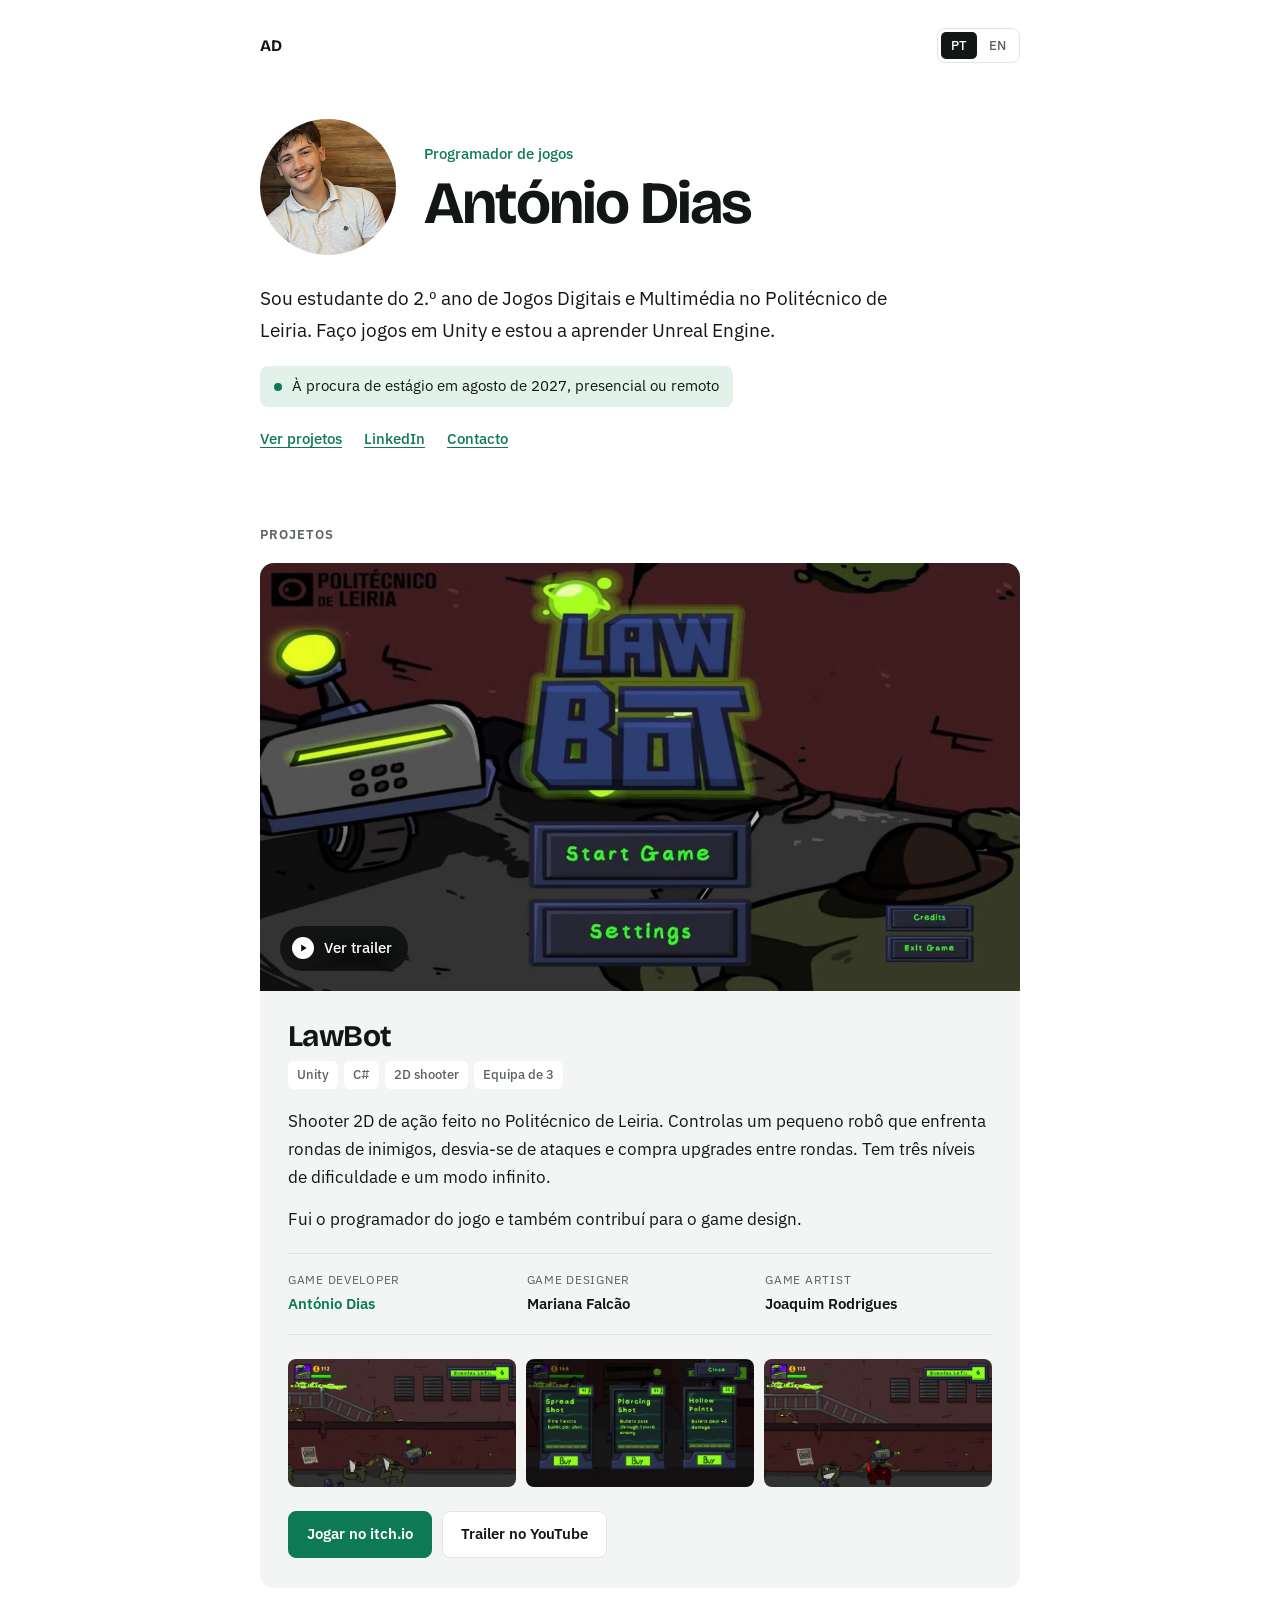
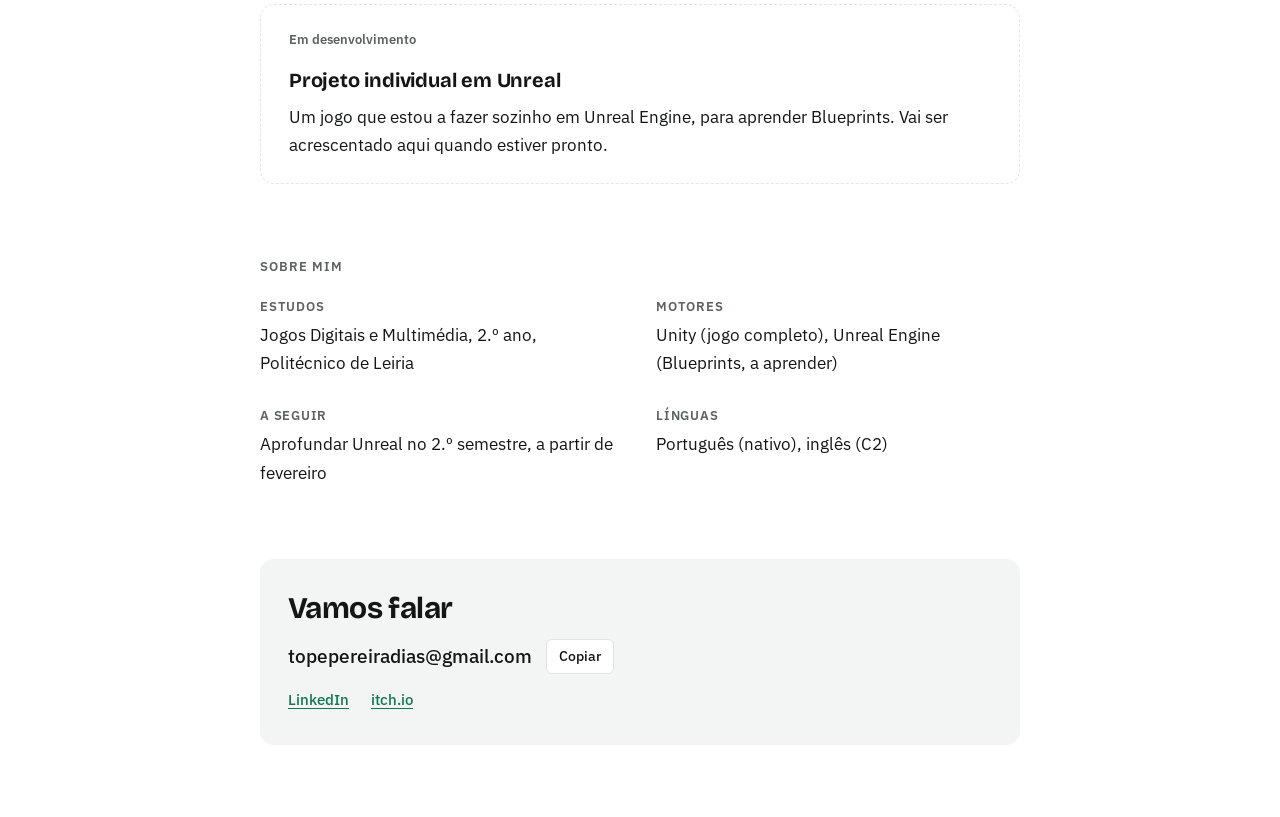
==== index.html @ 80aa3bbc "Add files via upload" ====
<!doctype html>
<html lang="pt">
<head>
<meta charset="utf-8">
<meta name="viewport" content="width=device-width, initial-scale=1, viewport-fit=cover">
<title>António Dias</title>
<link rel="preconnect" href="https://fonts.googleapis.com">
<link rel="preconnect" href="https://fonts.gstatic.com" crossorigin>
<link rel="stylesheet" href="https://fonts.googleapis.com/css2?family=Bricolage+Grotesque:opsz,wght@12..96,600;12..96,700&family=IBM+Plex+Sans:wght@400;500;600&display=swap">
<style>
  /* Layout: single column. Header with photo, LawBot as a featured block with a large trailer still and gallery, then smaller sections. */
  :root {
    --bg: #FFFFFF;
    --surface: #F2F5F3;
    --fg: #121614;
    --muted: #5B635F;
    --line: #E1E6E3;
    --accent: #0E7A55;
    --accent-soft: #E2F2EA;
    --on-accent: #FFFFFF;
    --scrim: rgba(8, 10, 9, 0.88);
    --display: "Bricolage Grotesque", "IBM Plex Sans", system-ui, sans-serif;
    --body: "IBM Plex Sans", system-ui, -apple-system, "Segoe UI", sans-serif;
  }
  @media (prefers-color-scheme: dark) {
    :root:not([data-theme="light"]) {
      --bg: #0F1211; --surface: #171C1A; --fg: #E8ECEA; --muted: #9AA4A0; --line: #262D2A;
      --accent: #6EE0A8; --accent-soft: #15291F; --on-accent: #0F1211;
      color-scheme: dark;
    }
  }
  :root[data-theme="dark"] {
    --bg: #0F1211; --surface: #171C1A; --fg: #E8ECEA; --muted: #9AA4A0; --line: #262D2A;
    --accent: #6EE0A8; --accent-soft: #15291F; --on-accent: #0F1211;
    color-scheme: dark;
  }

  * { box-sizing: border-box; }
  [hidden] { display: none !important; }
  html { scroll-behavior: smooth; }
  body {
    background: var(--bg);
    color: var(--fg);
    font-family: var(--body);
    font-size: 17px;
    line-height: 1.65;
    padding-block: 20px 64px;
    padding-left: max(20px, env(safe-area-inset-left, 0px));
    padding-right: max(20px, env(safe-area-inset-right, 0px));
  }
  main { max-width: 760px; margin: 0 auto; }
  a { color: var(--accent); text-underline-offset: 3px; }
  a:focus-visible, button:focus-visible { outline: 2px solid var(--accent); outline-offset: 3px; border-radius: 4px; }
  p { margin: 0 0 14px; }
  h1, h2, h3 { font-family: var(--display); text-wrap: balance; }

  /* language switching */
  html[lang="pt"] [lang="en"]:not(html), html[lang="en"] [lang="pt"]:not(html) { display: none !important; }

  .top { display: flex; justify-content: space-between; align-items: center; margin-bottom: 56px; }
  .top .mark { font-family: var(--display); font-weight: 700; font-size: 16px; letter-spacing: -0.01em; }
  .lang { display: flex; gap: 2px; padding: 3px; border: 1px solid var(--line); border-radius: 8px; font-size: 13px; }
  .lang button {
    font: inherit; font-weight: 500; padding: 3px 10px; border: 0; border-radius: 5px;
    background: transparent; color: var(--muted); cursor: pointer;
  }
  .lang button[aria-pressed="true"] { background: var(--fg); color: var(--bg); }

  /* header */
  .hero { display: grid; grid-template-columns: auto minmax(0, 1fr); gap: 28px; align-items: center; margin-bottom: 28px; }
  .photo { width: 136px; height: 136px; object-fit: cover; border-radius: 50%; display: block; }
  .role { font-size: 15px; font-weight: 500; color: var(--accent); margin: 0 0 6px; }
  h1 { font-weight: 700; font-size: clamp(40px, 8vw, 60px); line-height: 1; letter-spacing: -0.03em; margin: 0; }
  .intro { font-size: 19px; max-width: 58ch; }
  .avail {
    display: inline-flex; align-items: center; gap: 10px;
    padding: 8px 14px; border-radius: 8px; background: var(--accent-soft); color: var(--fg);
    font-size: 15px; margin: 6px 0 20px;
  }
  .avail::before { content: ""; width: 8px; height: 8px; border-radius: 50%; background: var(--accent); flex-shrink: 0; }
  .quick { display: flex; flex-wrap: wrap; gap: 6px 22px; font-size: 15px; font-weight: 500; }

  /* sections */
  section { margin-top: 72px; }
  .label { font-size: 13px; font-weight: 600; letter-spacing: 0.08em; text-transform: uppercase; color: var(--muted); margin: 0 0 18px; }
  h2 { font-weight: 700; font-size: 30px; line-height: 1.15; letter-spacing: -0.02em; margin: 0 0 8px; }
  h3 { font-weight: 700; font-size: 20px; letter-spacing: -0.01em; margin: 0 0 6px; }

  /* featured project */
  .feature { background: var(--surface); border-radius: 14px; overflow: hidden; }
  .trailer { position: relative; display: block; aspect-ratio: 16 / 9; max-width: 100%; background: #000; }
  .trailer img { width: 100%; height: 100%; object-fit: cover; display: block; transition: transform .4s ease, filter .4s ease; }
  .trailer:hover img { transform: scale(1.02); filter: brightness(0.85); }
  .play {
    position: absolute; left: 20px; bottom: 20px; display: inline-flex; align-items: center; gap: 10px;
    padding: 10px 16px 10px 12px; border-radius: 999px; background: rgba(10, 12, 11, 0.78); color: #FFFFFF;
    font-size: 15px; font-weight: 500; backdrop-filter: blur(6px);
  }
  .play svg { width: 22px; height: 22px; }
  .feature-body { padding: 28px 28px 30px; }
  .meta { display: flex; flex-wrap: wrap; gap: 6px; margin: 4px 0 18px; }
  .meta span { font-size: 13px; font-weight: 500; padding: 3px 9px; border-radius: 6px; background: var(--bg); color: var(--muted); }
  .credits { display: grid; grid-template-columns: repeat(3, minmax(0, 1fr)); gap: 12px; margin: 20px 0 24px; padding: 16px 0; border-block: 1px solid var(--line); }
  .credits div { min-width: 0; }
  .credits small { display: block; font-size: 12px; color: var(--muted); text-transform: uppercase; letter-spacing: 0.06em; }
  .credits b { font-weight: 600; font-size: 15px; }
  .credits .me b { color: var(--accent); }
  .gallery { display: grid; grid-template-columns: repeat(3, minmax(0, 1fr)); gap: 10px; margin-bottom: 24px; }
  .gallery button { padding: 0; border: 0; border-radius: 8px; overflow: hidden; cursor: zoom-in; background: #000; aspect-ratio: 16 / 9; }
  .gallery img { width: 100%; height: 100%; object-fit: cover; display: block; transition: opacity .2s; }
  .gallery button:hover img { opacity: 0.85; }
  .actions { display: flex; flex-wrap: wrap; gap: 10px; }
  .btn {
    display: inline-flex; align-items: center; gap: 8px; padding: 10px 18px; border-radius: 8px;
    font-size: 15px; font-weight: 600; text-decoration: none; border: 1px solid var(--line); color: var(--fg); background: var(--bg);
  }
  .btn.primary { background: var(--accent); border-color: var(--accent); color: var(--on-accent); }
  .btn:hover { filter: brightness(1.06); }

  .soon { margin-top: 16px; border: 1.5px dashed var(--line); border-radius: 14px; padding: 24px 28px; }
  .soon .tag { font-size: 13px; font-weight: 600; color: var(--muted); }

  .facts { display: grid; grid-template-columns: repeat(2, minmax(0, 1fr)); gap: 28px 32px; margin: 0; }
  .facts div { min-width: 0; }
  .facts dt { font-size: 13px; font-weight: 600; letter-spacing: 0.06em; text-transform: uppercase; color: var(--muted); margin-bottom: 4px; }
  .facts dd { margin: 0; }

  .contact { background: var(--surface); border-radius: 14px; padding: 32px 28px; }
  .contact h2 { margin-bottom: 14px; }
  .mail-row { display: flex; flex-wrap: wrap; align-items: center; gap: 10px 14px; margin-bottom: 14px; }
  .mail { font-size: 19px; font-weight: 500; word-break: break-all; user-select: all; }
  .copy {
    font: inherit; font-size: 14px; font-weight: 500; padding: 5px 12px; border: 1px solid var(--line); border-radius: 6px;
    background: var(--bg); color: var(--fg); cursor: pointer;
  }

  /* lightbox */
  .lightbox { position: fixed; inset: 0; z-index: 50; background: var(--scrim); display: flex; align-items: center; justify-content: center; padding: 24px; padding-top: calc(24px + env(safe-area-inset-top, 0px)); padding-bottom: calc(24px + env(safe-area-inset-bottom, 0px)); cursor: zoom-out; }
  .lightbox img { max-width: min(1200px, 100%); max-height: 100%; border-radius: 8px; }
  .lightbox .close { position: absolute; top: calc(14px + env(safe-area-inset-top, 0px)); right: max(14px, env(safe-area-inset-right, 0px)); font: inherit; font-size: 14px; color: #FFFFFF; background: rgba(255,255,255,0.14); border: 0; border-radius: 6px; padding: 6px 12px; cursor: pointer; }

  @media (max-width: 560px) {
    body { font-size: 16px; }
    .top { margin-bottom: 36px; }
    .hero { grid-template-columns: 1fr; gap: 18px; }
    .photo { width: 104px; height: 104px; }
    .intro { font-size: 17px; }
    section { margin-top: 56px; }
    .feature-body, .soon, .contact { padding-left: 20px; padding-right: 20px; }
    .credits { grid-template-columns: 1fr; gap: 10px; }
    .gallery { gap: 6px; }
    .facts { grid-template-columns: 1fr; gap: 20px; }
    .play { left: 12px; bottom: 12px; }
  }
  @media (prefers-reduced-motion: reduce) { * { transition: none !important; } html { scroll-behavior: auto; } }
</style>
</head>
<body>


<main>
  <div class="top">
    <span class="mark">AD</span>
    <div class="lang" role="group" aria-label="Language">
      <button type="button" id="btn-pt" data-set="pt">PT</button>
      <button type="button" id="btn-en" data-set="en">EN</button>
    </div>
  </div>

  <header class="hero">
    <img class="photo" src="[data-uri]" alt="António Dias" width="136" height="136">
    <div>
      <p class="role"><span lang="pt">Programador de jogos</span><span lang="en">Game developer</span></p>
      <h1>António Dias</h1>
    </div>
  </header>

  <p class="intro" lang="pt">Sou estudante do 2.º ano de Jogos Digitais e Multimédia no Politécnico de Leiria. Faço jogos em Unity e estou a aprender Unreal Engine.</p>
  <p class="intro" lang="en">I'm a second-year Digital Games and Multimedia student at the Polytechnic of Leiria. I make games in Unity and I'm learning Unreal Engine.</p>
  <p class="avail"><span lang="pt">À procura de estágio em agosto de 2027, presencial ou remoto</span><span lang="en">Looking for an internship in August 2027, on-site or remote</span></p>
  <p class="quick">
    <a href="#lawbot"><span lang="pt">Ver projetos</span><span lang="en">See projects</span></a>
    <a href="https://www.linkedin.com/in/ant%C3%B3nio-dias-7a324a388/">LinkedIn</a>
    <a href="#contact"><span lang="pt">Contacto</span><span lang="en">Contact</span></a>
  </p>

  <section id="lawbot">
    <p class="label"><span lang="pt">Projetos</span><span lang="en">Projects</span></p>
    <article class="feature">
      <a class="trailer" href="https://youtu.be/fg-Er66feL4">
        <img src="[data-uri]" alt="LawBot title screen" width="1200" height="675">
        <span class="play">
          <svg viewBox="0 0 24 24" aria-hidden="true"><circle cx="12" cy="12" r="12" fill="#FFFFFF"/><path d="M10 8.2v7.6l6-3.8z" fill="#0A0C0B"/></svg>
          <span lang="pt">Ver trailer</span><span lang="en">Watch trailer</span>
        </span>
      </a>
      <div class="feature-body">
        <h2>LawBot</h2>
        <div class="meta"><span>Unity</span><span>C#</span><span>2D shooter</span><span lang="pt">Equipa de 3</span><span lang="en">Team of 3</span></div>
        <p lang="pt">Shooter 2D de ação feito no Politécnico de Leiria. Controlas um pequeno robô que enfrenta rondas de inimigos, desvia-se de ataques e compra upgrades entre rondas. Tem três níveis de dificuldade e um modo infinito.</p>
        <p lang="en">A 2D action shooter made at the Polytechnic of Leiria. You control a small robot that fights waves of enemies, dodges attacks and buys upgrades between waves. It has three difficulty levels and an endless mode.</p>
        <p lang="pt">Fui o programador do jogo e também contribuí para o game design.</p>
        <p lang="en">I was the game's programmer and also contributed to the game design.</p>

        <div class="credits">
          <div class="me"><small>Game Developer</small><b>António Dias</b></div>
          <div><small>Game Designer</small><b>Mariana Falcão</b></div>
          <div><small>Game Artist</small><b>Joaquim Rodrigues</b></div>
        </div>

        <div class="gallery">
          <button type="button" aria-label="Enlarge screenshot"><img src="[data-uri]" alt="LawBot gameplay: fighting enemies" width="1200" height="675"></button>
          <button type="button" aria-label="Enlarge screenshot"><img src="[data-uri]" alt="LawBot upgrade shop" width="1200" height="675"></button>
          <button type="button" aria-label="Enlarge screenshot"><img src="[data-uri]" alt="LawBot gameplay" width="1200" height="675"></button>
        </div>

        <div class="actions">
          <a class="btn primary" href="https://gentle-blob-studios.itch.io/lawbot"><span lang="pt">Jogar no itch.io</span><span lang="en">Play on itch.io</span></a>
          <a class="btn" href="https://youtu.be/fg-Er66feL4"><span lang="pt">Trailer no YouTube</span><span lang="en">Trailer on YouTube</span></a>
        </div>
      </div>
    </article>

    <article class="soon">
      <p class="tag"><span lang="pt">Em desenvolvimento</span><span lang="en">In progress</span></p>
      <h3><span lang="pt">Projeto individual em Unreal</span><span lang="en">Solo project in Unreal</span></h3>
      <p lang="pt" style="margin:0">Um jogo que estou a fazer sozinho em Unreal Engine, para aprender Blueprints. Vai ser acrescentado aqui quando estiver pronto.</p>
      <p lang="en" style="margin:0">A game I'm building on my own in Unreal Engine to learn Blueprints. It will be added here once it's ready.</p>
    </article>
  </section>

  <section>
    <p class="label"><span lang="pt">Sobre mim</span><span lang="en">About me</span></p>
    <dl class="facts">
      <div>
        <dt><span lang="pt">Estudos</span><span lang="en">Education</span></dt>
        <dd><span lang="pt">Jogos Digitais e Multimédia, 2.º ano, Politécnico de Leiria</span><span lang="en">Digital Games and Multimedia, 2nd year, Polytechnic of Leiria</span></dd>
      </div>
      <div>
        <dt><span lang="pt">Motores</span><span lang="en">Engines</span></dt>
        <dd><span lang="pt">Unity (jogo completo), Unreal Engine (Blueprints, a aprender)</span><span lang="en">Unity (finished game), Unreal Engine (Blueprints, learning)</span></dd>
      </div>
      <div>
        <dt><span lang="pt">A seguir</span><span lang="en">Next</span></dt>
        <dd><span lang="pt">Aprofundar Unreal no 2.º semestre, a partir de fevereiro</span><span lang="en">Going deeper into Unreal in my second semester, from February</span></dd>
      </div>
      <div>
        <dt><span lang="pt">Línguas</span><span lang="en">Languages</span></dt>
        <dd><span lang="pt">Português (nativo), inglês (C2)</span><span lang="en">Portuguese (native), English (C2)</span></dd>
      </div>
    </dl>
  </section>

  <section id="contact" class="contact">
    <h2><span lang="pt">Vamos falar</span><span lang="en">Let's talk</span></h2>
    <div class="mail-row">
      <span class="mail" id="mail">topepereiradias@gmail.com</span>
      <button class="copy" id="copy" type="button"><span lang="pt">Copiar</span><span lang="en">Copy</span></button>
    </div>
    <p class="quick" style="margin:0">
      <a href="https://www.linkedin.com/in/ant%C3%B3nio-dias-7a324a388/">LinkedIn</a>
      <a href="https://gentle-blob-studios.itch.io/">itch.io</a>
    </p>
  </section>
</main>

<div class="lightbox" id="lightbox" hidden>
  <button class="close" type="button" id="lb-close"><span lang="pt">Fechar</span><span lang="en">Close</span></button>
  <img id="lb-img" alt="">
</div>

<script>
  (function () {
    var root = document.documentElement;
    function setLang(l) {
      root.lang = l;
      document.getElementById("btn-pt").setAttribute("aria-pressed", l === "pt");
      document.getElementById("btn-en").setAttribute("aria-pressed", l === "en");
      try { localStorage.setItem("lang", l); } catch (e) {}
    }
    var saved = null;
    try { saved = localStorage.getItem("lang"); } catch (e) {}
    setLang(saved === "en" ? "en" : "pt");
    document.querySelectorAll("[data-set]").forEach(function (b) {
      b.addEventListener("click", function () { setLang(b.getAttribute("data-set")); });
    });

    var lb = document.getElementById("lightbox");
    var lbImg = document.getElementById("lb-img");
    document.querySelectorAll(".gallery button").forEach(function (b) {
      b.addEventListener("click", function () {
        var img = b.querySelector("img");
        lbImg.src = img.src; lbImg.alt = img.alt;
        lb.hidden = false;
        document.getElementById("lb-close").focus();
      });
    });
    function closeLb() { lb.hidden = true; }
    lb.addEventListener("click", closeLb);
    document.addEventListener("keydown", function (e) { if (e.key === "Escape") closeLb(); });

    var btn = document.getElementById("copy");
    var mail = document.getElementById("mail");
    btn.addEventListener("click", function () {
      var original = btn.innerHTML;
      var done = root.lang === "en" ? "Copied" : "Copiado";
      function selectIt() {
        try {
          var r = document.createRange();
          r.selectNodeContents(mail);
          var s = window.getSelection();
          s.removeAllRanges();
          s.addRange(r);
        } catch (e) {}
      }
      try {
        navigator.clipboard.writeText(mail.textContent).then(function () {
          btn.textContent = done;
          setTimeout(function () { btn.innerHTML = original; }, 1800);
        }, selectIt);
      } catch (e) { selectIt(); }
    });
  })();
</script>

</body>
</html>
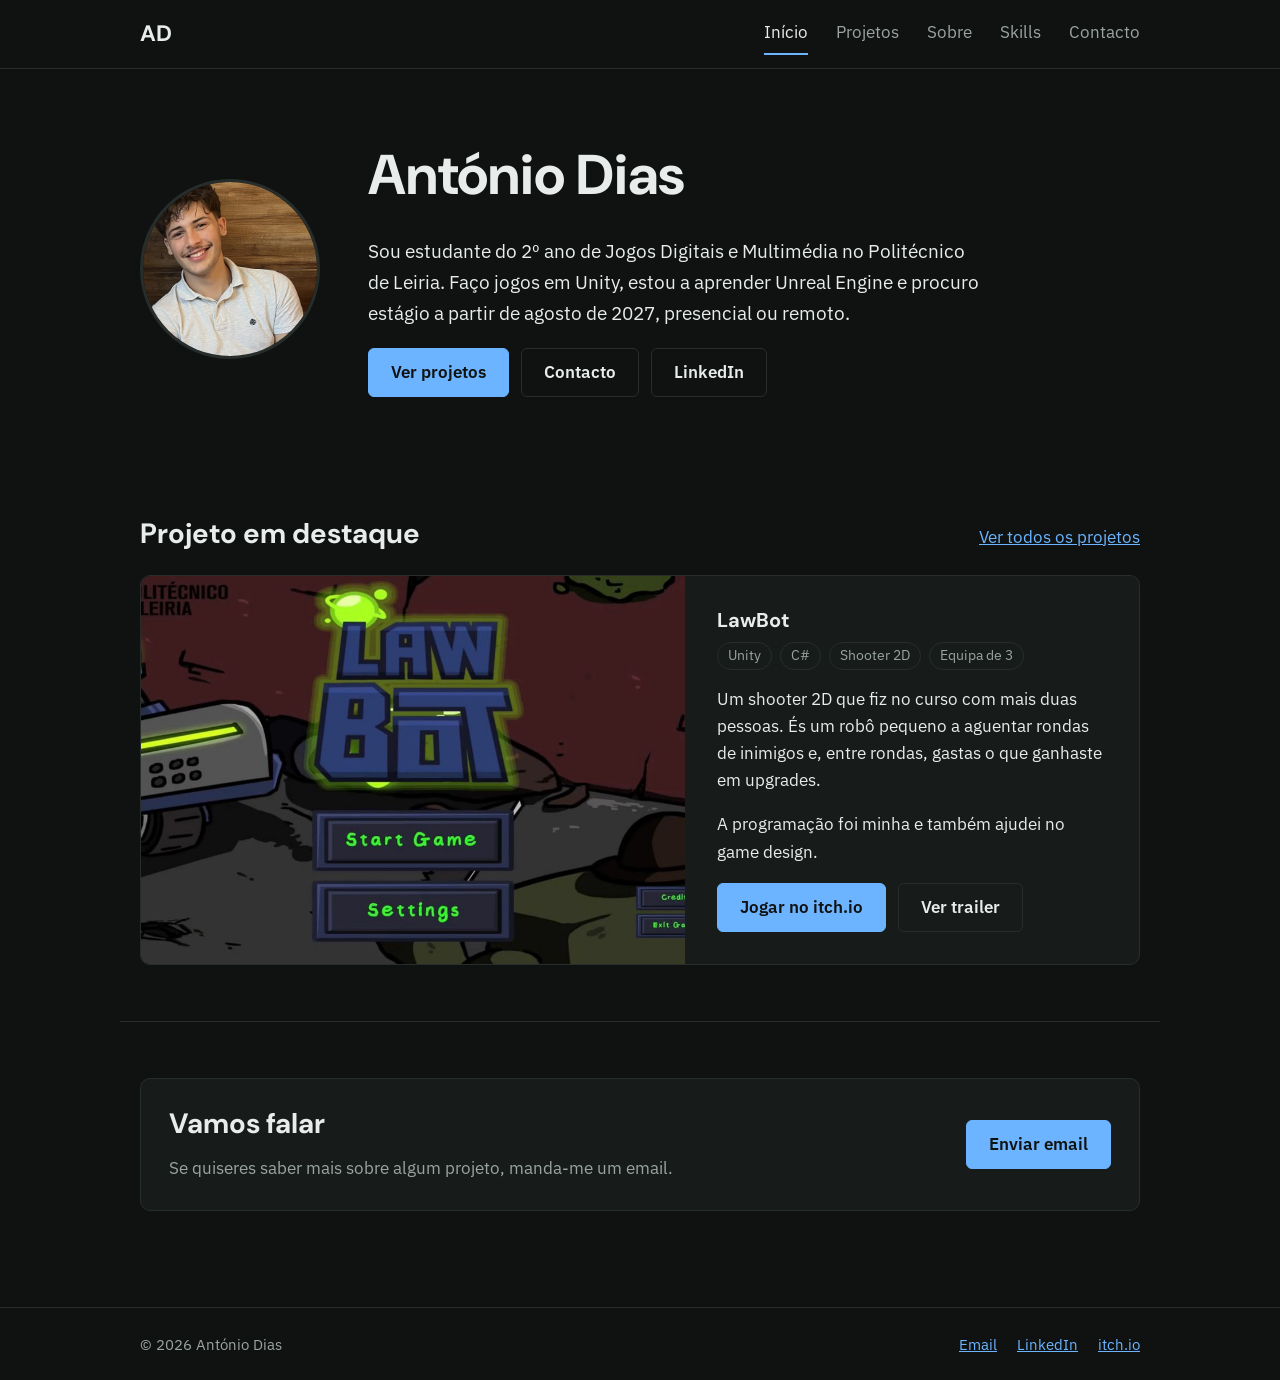
==== commit b6bb81c0: "Atualizar o portfólio para o site com cinco páginas Substitui o index.html de uma página pelo site n" ====
--- a/index.html
+++ b/index.html
@@ -1,327 +1,101 @@
-<!doctype html>
-<html lang="pt">
+<!DOCTYPE html>
+<html lang="pt-PT">
 <head>
-<meta charset="utf-8">
-<meta name="viewport" content="width=device-width, initial-scale=1, viewport-fit=cover">
-<title>António Dias</title>
-<link rel="preconnect" href="https://fonts.googleapis.com">
-<link rel="preconnect" href="https://fonts.gstatic.com" crossorigin>
-<link rel="stylesheet" href="https://fonts.googleapis.com/css2?family=Bricolage+Grotesque:opsz,wght@12..96,600;12..96,700&family=IBM+Plex+Sans:wght@400;500;600&display=swap">
-<style>
-  /* Layout: single column. Header with photo, LawBot as a featured block with a large trailer still and gallery, then smaller sections. */
-  :root {
-    --bg: #FFFFFF;
-    --surface: #F2F5F3;
-    --fg: #121614;
-    --muted: #5B635F;
-    --line: #E1E6E3;
-    --accent: #0E7A55;
-    --accent-soft: #E2F2EA;
-    --on-accent: #FFFFFF;
-    --scrim: rgba(8, 10, 9, 0.88);
-    --display: "Bricolage Grotesque", "IBM Plex Sans", system-ui, sans-serif;
-    --body: "IBM Plex Sans", system-ui, -apple-system, "Segoe UI", sans-serif;
-  }
-  @media (prefers-color-scheme: dark) {
-    :root:not([data-theme="light"]) {
-      --bg: #0F1211; --surface: #171C1A; --fg: #E8ECEA; --muted: #9AA4A0; --line: #262D2A;
-      --accent: #6EE0A8; --accent-soft: #15291F; --on-accent: #0F1211;
-      color-scheme: dark;
-    }
-  }
-  :root[data-theme="dark"] {
-    --bg: #0F1211; --surface: #171C1A; --fg: #E8ECEA; --muted: #9AA4A0; --line: #262D2A;
-    --accent: #6EE0A8; --accent-soft: #15291F; --on-accent: #0F1211;
-    color-scheme: dark;
-  }
-
-  * { box-sizing: border-box; }
-  [hidden] { display: none !important; }
-  html { scroll-behavior: smooth; }
-  body {
-    background: var(--bg);
-    color: var(--fg);
-    font-family: var(--body);
-    font-size: 17px;
-    line-height: 1.65;
-    padding-block: 20px 64px;
-    padding-left: max(20px, env(safe-area-inset-left, 0px));
-    padding-right: max(20px, env(safe-area-inset-right, 0px));
-  }
-  main { max-width: 760px; margin: 0 auto; }
-  a { color: var(--accent); text-underline-offset: 3px; }
-  a:focus-visible, button:focus-visible { outline: 2px solid var(--accent); outline-offset: 3px; border-radius: 4px; }
-  p { margin: 0 0 14px; }
-  h1, h2, h3 { font-family: var(--display); text-wrap: balance; }
-
-  /* language switching */
-  html[lang="pt"] [lang="en"]:not(html), html[lang="en"] [lang="pt"]:not(html) { display: none !important; }
-
-  .top { display: flex; justify-content: space-between; align-items: center; margin-bottom: 56px; }
-  .top .mark { font-family: var(--display); font-weight: 700; font-size: 16px; letter-spacing: -0.01em; }
-  .lang { display: flex; gap: 2px; padding: 3px; border: 1px solid var(--line); border-radius: 8px; font-size: 13px; }
-  .lang button {
-    font: inherit; font-weight: 500; padding: 3px 10px; border: 0; border-radius: 5px;
-    background: transparent; color: var(--muted); cursor: pointer;
-  }
-  .lang button[aria-pressed="true"] { background: var(--fg); color: var(--bg); }
-
-  /* header */
-  .hero { display: grid; grid-template-columns: auto minmax(0, 1fr); gap: 28px; align-items: center; margin-bottom: 28px; }
-  .photo { width: 136px; height: 136px; object-fit: cover; border-radius: 50%; display: block; }
-  .role { font-size: 15px; font-weight: 500; color: var(--accent); margin: 0 0 6px; }
-  h1 { font-weight: 700; font-size: clamp(40px, 8vw, 60px); line-height: 1; letter-spacing: -0.03em; margin: 0; }
-  .intro { font-size: 19px; max-width: 58ch; }
-  .avail {
-    display: inline-flex; align-items: center; gap: 10px;
-    padding: 8px 14px; border-radius: 8px; background: var(--accent-soft); color: var(--fg);
-    font-size: 15px; margin: 6px 0 20px;
-  }
-  .avail::before { content: ""; width: 8px; height: 8px; border-radius: 50%; background: var(--accent); flex-shrink: 0; }
-  .quick { display: flex; flex-wrap: wrap; gap: 6px 22px; font-size: 15px; font-weight: 500; }
-
-  /* sections */
-  section { margin-top: 72px; }
-  .label { font-size: 13px; font-weight: 600; letter-spacing: 0.08em; text-transform: uppercase; color: var(--muted); margin: 0 0 18px; }
-  h2 { font-weight: 700; font-size: 30px; line-height: 1.15; letter-spacing: -0.02em; margin: 0 0 8px; }
-  h3 { font-weight: 700; font-size: 20px; letter-spacing: -0.01em; margin: 0 0 6px; }
-
-  /* featured project */
-  .feature { background: var(--surface); border-radius: 14px; overflow: hidden; }
-  .trailer { position: relative; display: block; aspect-ratio: 16 / 9; max-width: 100%; background: #000; }
-  .trailer img { width: 100%; height: 100%; object-fit: cover; display: block; transition: transform .4s ease, filter .4s ease; }
-  .trailer:hover img { transform: scale(1.02); filter: brightness(0.85); }
-  .play {
-    position: absolute; left: 20px; bottom: 20px; display: inline-flex; align-items: center; gap: 10px;
-    padding: 10px 16px 10px 12px; border-radius: 999px; background: rgba(10, 12, 11, 0.78); color: #FFFFFF;
-    font-size: 15px; font-weight: 500; backdrop-filter: blur(6px);
-  }
-  .play svg { width: 22px; height: 22px; }
-  .feature-body { padding: 28px 28px 30px; }
-  .meta { display: flex; flex-wrap: wrap; gap: 6px; margin: 4px 0 18px; }
-  .meta span { font-size: 13px; font-weight: 500; padding: 3px 9px; border-radius: 6px; background: var(--bg); color: var(--muted); }
-  .credits { display: grid; grid-template-columns: repeat(3, minmax(0, 1fr)); gap: 12px; margin: 20px 0 24px; padding: 16px 0; border-block: 1px solid var(--line); }
-  .credits div { min-width: 0; }
-  .credits small { display: block; font-size: 12px; color: var(--muted); text-transform: uppercase; letter-spacing: 0.06em; }
-  .credits b { font-weight: 600; font-size: 15px; }
-  .credits .me b { color: var(--accent); }
-  .gallery { display: grid; grid-template-columns: repeat(3, minmax(0, 1fr)); gap: 10px; margin-bottom: 24px; }
-  .gallery button { padding: 0; border: 0; border-radius: 8px; overflow: hidden; cursor: zoom-in; background: #000; aspect-ratio: 16 / 9; }
-  .gallery img { width: 100%; height: 100%; object-fit: cover; display: block; transition: opacity .2s; }
-  .gallery button:hover img { opacity: 0.85; }
-  .actions { display: flex; flex-wrap: wrap; gap: 10px; }
-  .btn {
-    display: inline-flex; align-items: center; gap: 8px; padding: 10px 18px; border-radius: 8px;
-    font-size: 15px; font-weight: 600; text-decoration: none; border: 1px solid var(--line); color: var(--fg); background: var(--bg);
-  }
-  .btn.primary { background: var(--accent); border-color: var(--accent); color: var(--on-accent); }
-  .btn:hover { filter: brightness(1.06); }
-
-  .soon { margin-top: 16px; border: 1.5px dashed var(--line); border-radius: 14px; padding: 24px 28px; }
-  .soon .tag { font-size: 13px; font-weight: 600; color: var(--muted); }
-
-  .facts { display: grid; grid-template-columns: repeat(2, minmax(0, 1fr)); gap: 28px 32px; margin: 0; }
-  .facts div { min-width: 0; }
-  .facts dt { font-size: 13px; font-weight: 600; letter-spacing: 0.06em; text-transform: uppercase; color: var(--muted); margin-bottom: 4px; }
-  .facts dd { margin: 0; }
-
-  .contact { background: var(--surface); border-radius: 14px; padding: 32px 28px; }
-  .contact h2 { margin-bottom: 14px; }
-  .mail-row { display: flex; flex-wrap: wrap; align-items: center; gap: 10px 14px; margin-bottom: 14px; }
-  .mail { font-size: 19px; font-weight: 500; word-break: break-all; user-select: all; }
-  .copy {
-    font: inherit; font-size: 14px; font-weight: 500; padding: 5px 12px; border: 1px solid var(--line); border-radius: 6px;
-    background: var(--bg); color: var(--fg); cursor: pointer;
-  }
-
-  /* lightbox */
-  .lightbox { position: fixed; inset: 0; z-index: 50; background: var(--scrim); display: flex; align-items: center; justify-content: center; padding: 24px; padding-top: calc(24px + env(safe-area-inset-top, 0px)); padding-bottom: calc(24px + env(safe-area-inset-bottom, 0px)); cursor: zoom-out; }
-  .lightbox img { max-width: min(1200px, 100%); max-height: 100%; border-radius: 8px; }
-  .lightbox .close { position: absolute; top: calc(14px + env(safe-area-inset-top, 0px)); right: max(14px, env(safe-area-inset-right, 0px)); font: inherit; font-size: 14px; color: #FFFFFF; background: rgba(255,255,255,0.14); border: 0; border-radius: 6px; padding: 6px 12px; cursor: pointer; }
-
-  @media (max-width: 560px) {
-    body { font-size: 16px; }
-    .top { margin-bottom: 36px; }
-    .hero { grid-template-columns: 1fr; gap: 18px; }
-    .photo { width: 104px; height: 104px; }
-    .intro { font-size: 17px; }
-    section { margin-top: 56px; }
-    .feature-body, .soon, .contact { padding-left: 20px; padding-right: 20px; }
-    .credits { grid-template-columns: 1fr; gap: 10px; }
-    .gallery { gap: 6px; }
-    .facts { grid-template-columns: 1fr; gap: 20px; }
-    .play { left: 12px; bottom: 12px; }
-  }
-  @media (prefers-reduced-motion: reduce) { * { transition: none !important; } html { scroll-behavior: auto; } }
-</style>
+  <meta charset="UTF-8">
+  <meta name="viewport" content="width=device-width, initial-scale=1">
+  <meta name="description" content="Portfólio de António Dias, estudante de Jogos Digitais e Multimédia no Politécnico de Leiria.">
+  <title>António Dias | Programador de jogos</title>
+  <link rel="icon" href="assets/img/favicon.svg" type="image/svg+xml">
+  <link rel="preconnect" href="https://fonts.googleapis.com">
+  <link rel="preconnect" href="https://fonts.gstatic.com" crossorigin>
+  <link rel="stylesheet" href="https://fonts.googleapis.com/css2?family=DM+Sans:wght@700&amp;display=swap">
+  <link rel="stylesheet" href="css/normalize.css">
+  <link rel="stylesheet" href="css/styles.css">
+  <script src="js/main.js" defer></script>
 </head>
 <body>
+  <a class="skip-link" href="#conteudo">Saltar para o conteúdo</a>
 
-
-<main>
-  <div class="top">
-    <span class="mark">AD</span>
-    <div class="lang" role="group" aria-label="Language">
-      <button type="button" id="btn-pt" data-set="pt">PT</button>
-      <button type="button" id="btn-en" data-set="en">EN</button>
-    </div>
-  </div>
-
-  <header class="hero">
-    <img class="photo" src="[data-uri]" alt="António Dias" width="136" height="136">
-    <div>
-      <p class="role"><span lang="pt">Programador de jogos</span><span lang="en">Game developer</span></p>
-      <h1>António Dias</h1>
+  <header class="site-header">
+    <div class="container header-inner">
+      <a class="logo" href="index.html" aria-label="António Dias, página inicial">AD</a>
+      <nav aria-label="Menu principal">
+        <button class="menu-btn" type="button" aria-label="Menu" aria-expanded="false" aria-controls="menu">
+          <span></span>
+          <span></span>
+          <span></span>
+        </button>
+        <ul class="nav-list" id="menu">
+          <li><a href="index.html" class="ativo" aria-current="page">Início</a></li>
+          <li><a href="projetos.html">Projetos</a></li>
+          <li><a href="sobre.html">Sobre</a></li>
+          <li><a href="skills.html">Skills</a></li>
+          <li><a href="contacto.html">Contacto</a></li>
+        </ul>
+      </nav>
     </div>
   </header>
 
-  <p class="intro" lang="pt">Sou estudante do 2.º ano de Jogos Digitais e Multimédia no Politécnico de Leiria. Faço jogos em Unity e estou a aprender Unreal Engine.</p>
-  <p class="intro" lang="en">I'm a second-year Digital Games and Multimedia student at the Polytechnic of Leiria. I make games in Unity and I'm learning Unreal Engine.</p>
-  <p class="avail"><span lang="pt">À procura de estágio em agosto de 2027, presencial ou remoto</span><span lang="en">Looking for an internship in August 2027, on-site or remote</span></p>
-  <p class="quick">
-    <a href="#lawbot"><span lang="pt">Ver projetos</span><span lang="en">See projects</span></a>
-    <a href="https://www.linkedin.com/in/ant%C3%B3nio-dias-7a324a388/">LinkedIn</a>
-    <a href="#contact"><span lang="pt">Contacto</span><span lang="en">Contact</span></a>
-  </p>
-
-  <section id="lawbot">
-    <p class="label"><span lang="pt">Projetos</span><span lang="en">Projects</span></p>
-    <article class="feature">
-      <a class="trailer" href="https://youtu.be/fg-Er66feL4">
-        <img src="[data-uri]" alt="LawBot title screen" width="1200" height="675">
-        <span class="play">
-          <svg viewBox="0 0 24 24" aria-hidden="true"><circle cx="12" cy="12" r="12" fill="#FFFFFF"/><path d="M10 8.2v7.6l6-3.8z" fill="#0A0C0B"/></svg>
-          <span lang="pt">Ver trailer</span><span lang="en">Watch trailer</span>
-        </span>
-      </a>
-      <div class="feature-body">
-        <h2>LawBot</h2>
-        <div class="meta"><span>Unity</span><span>C#</span><span>2D shooter</span><span lang="pt">Equipa de 3</span><span lang="en">Team of 3</span></div>
-        <p lang="pt">Shooter 2D de ação feito no Politécnico de Leiria. Controlas um pequeno robô que enfrenta rondas de inimigos, desvia-se de ataques e compra upgrades entre rondas. Tem três níveis de dificuldade e um modo infinito.</p>
-        <p lang="en">A 2D action shooter made at the Polytechnic of Leiria. You control a small robot that fights waves of enemies, dodges attacks and buys upgrades between waves. It has three difficulty levels and an endless mode.</p>
-        <p lang="pt">Fui o programador do jogo e também contribuí para o game design.</p>
-        <p lang="en">I was the game's programmer and also contributed to the game design.</p>
-
-        <div class="credits">
-          <div class="me"><small>Game Developer</small><b>António Dias</b></div>
-          <div><small>Game Designer</small><b>Mariana Falcão</b></div>
-          <div><small>Game Artist</small><b>Joaquim Rodrigues</b></div>
-        </div>
-
-        <div class="gallery">
-          <button type="button" aria-label="Enlarge screenshot"><img src="[data-uri]" alt="LawBot gameplay: fighting enemies" width="1200" height="675"></button>
-          <button type="button" aria-label="Enlarge screenshot"><img src="[data-uri]